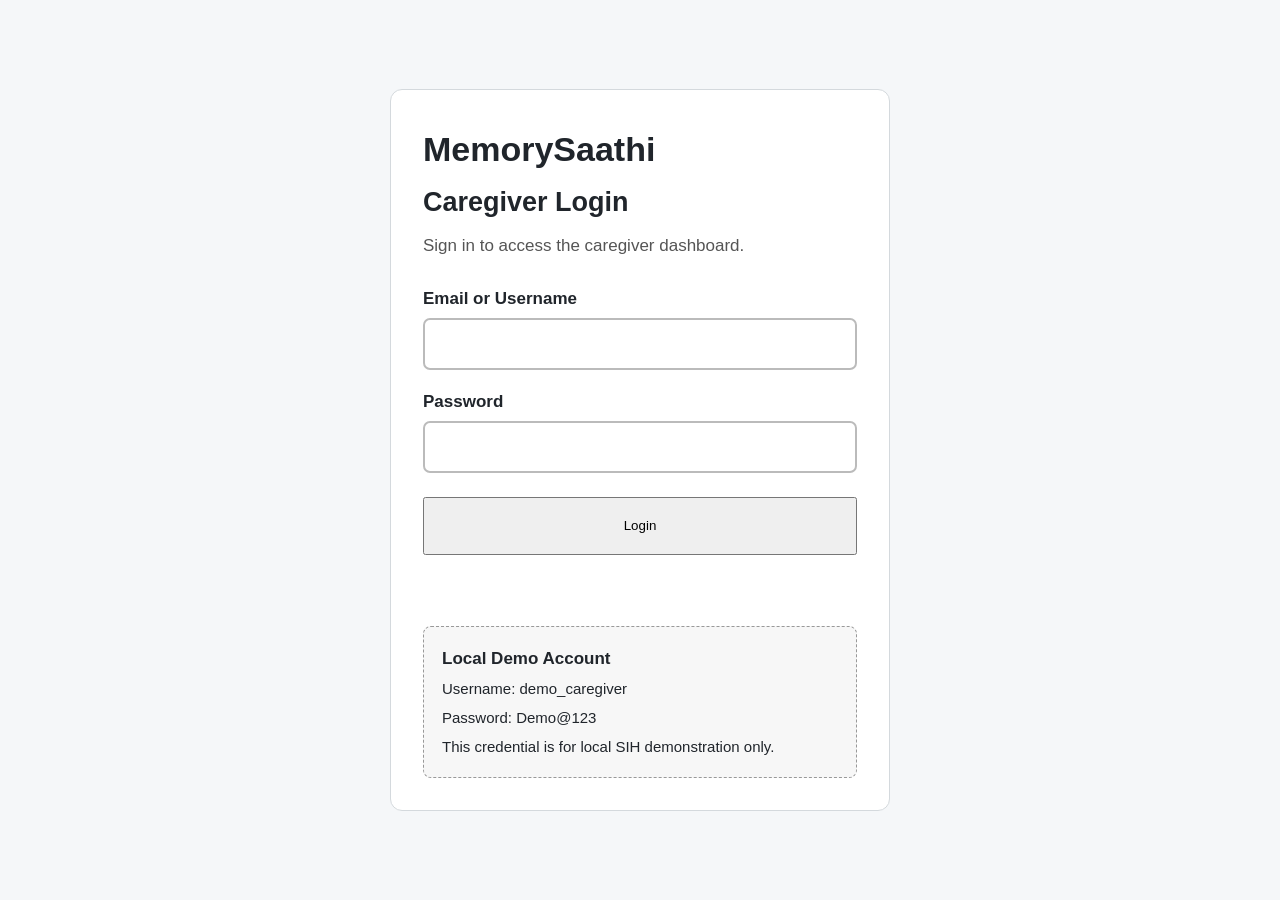
==== dementia_app/frontend/index.html @ 83b09007 "Added Attention games" ====
<!DOCTYPE html>
<html lang="en">
<head>
    <meta charset="UTF-8">

    <meta
        name="viewport"
        content="width=device-width, initial-scale=1.0"
    >

    <title>MemorySaathi - Caregiver Dashboard</title>

    <link
        rel="stylesheet"
        href="css/style.css"
    >
</head>

<body>

<header class="main-header">
    <div>
        <h1>MemorySaathi</h1>
        <p>Caregiver Dashboard</p>
    </div>

    <span class="status-badge">
        CAREGIVER
    </span>

    <button
        id="logout-button"
        class="nav-button"
        type="button"
    >
        Logout
    </button>
</header>


<main class="dashboard-container">

    <div
        id="dashboard-status"
        class="dashboard-status"
        aria-live="polite"
    >
        Loading dashboard...
    </div>


    <!-- =====================================================
         Navigation
         ===================================================== -->

    <nav class="dashboard-navigation">

        <button
            class="nav-button active"
            data-section="patient"
        >
            Patient
        </button>

        <button
            class="nav-button"
            data-section="medications"
        >
            Medications
        </button>

        <button
            class="nav-button"
            data-section="reminders"
        >
            Reminders
        </button>

        <button
            class="nav-button"
            data-section="caregiver"
        >
            Caregiver
        </button>

        <button
            class="nav-button"
            data-section="alerts"
        >
            Important Alerts
        </button>

        <button
            class="nav-button"
            data-section="emergency"
        >
            Emergency
        </button>

        <button
            class="nav-button"
            data-section="games"
        >
            Brain Games
        </button>

    </nav>


    <!-- =====================================================
         Patient
         ===================================================== -->

    <section
        id="patient"
        class="content-section active-section"
    >

        <div class="section-heading">
            <h2>Patient Information</h2>
            <p>Information retrieved from the backend.</p>
        </div>

        <div id="dashboard-patient">
            Loading patient information...
        </div>

    </section>


    <!-- =====================================================
         Medications
         ===================================================== -->

    <section
        id="medications"
        class="content-section"
    >

        <div class="section-heading">
            <h2>Medications</h2>
            <p>Current medication information for the patient.</p>
        </div>

        <div id="dashboard-medications">
            Loading medications...
        </div>

    </section>


    <!-- =====================================================
         Reminders
         ===================================================== -->

    <section
        id="reminders"
        class="content-section"
    >

        <div class="section-heading">
            <h2>Reminders</h2>
            <p>Scheduled reminders for the patient.</p>
        </div>

        <div id="dashboard-reminders">
            Loading reminders...
        </div>

    </section>


    <!-- =====================================================
         Caregiver
         ===================================================== -->

    <section
        id="caregiver"
        class="content-section"
    >

        <div class="section-heading">
            <h2>Caregiver Information</h2>
        </div>

        <div class="card caregiver-card">

            <h3>Demo Caregiver</h3>

            <p>
                <strong>Email:</strong>
                demo.caregiver@example.com
            </p>

            <p>
                <strong>Phone:</strong>
                9000000000
            </p>

            <p class="info-note">
                Caregiver authentication and account management
                will be implemented in a later stage.
            </p>

        </div>

    </section>


    <!-- =====================================================
         Important Alerts
         ===================================================== -->

    <section
        id="alerts"
        class="content-section"
    >

        <div class="section-heading">
            <h2>Important Alerts</h2>
            <p>Items that may require caregiver attention.</p>
        </div>

        <div id="dashboard-alerts">

            <div class="alert-card">
                <h3>Reminder Monitoring</h3>
                <p>
                    Review the patient's scheduled reminders regularly.
                </p>
            </div>

            <div class="alert-card">
                <h3>Medication Monitoring</h3>
                <p>
                    Check medication information and schedules
                    with the patient's care plan.
                </p>
            </div>

            <p class="info-note">
                Automated clinical alerts are not implemented.
                This application does not provide medical diagnosis
                or treatment recommendations.
            </p>

        </div>

    </section>


    <!-- =====================================================
         Emergency
         ===================================================== -->

    <section id="emergency" class="content-section">   //changed from dashboard section
        <div class="section-header">
            <h2>Emergency Assistance</h2>
        </div>

        <div class="emergency-card">
            <p class="emergency-warning">
                Use this button to record an emergency assistance event
                for the current patient.
            </p>

            <button
                id="emergency-trigger-button"
                class="emergency-button"
                type="button">
                Trigger Emergency Assistance
            </button>

            <p id="emergency-status" class="status-message"></p>

            <div class="emergency-contact">
                <h3>Configured Emergency Contact</h3>
                <p id="emergency-contact-name">Loading...</p>
                <p id="emergency-contact-phone"></p>
            </div>
        </div>

        <div class="emergency-events-card">
            <h3>Recent Emergency Events</h3>
            <div id="emergency-events-list">
                <p>Loading emergency events...</p>
            </div>
        </div>
    </section>


    <!-- =====================================================
         Cognitive Games
         ===================================================== -->

    <section
        id="games"
        class="content-section"
    >

        <div class="section-heading">
            <h2>Cognitive Games</h2>
            <p>
                Simple activities planned for the patient.
            </p>
        </div>

        <div class="games-grid">

            <div class="game-card memory-game-card">

                <h3>Memory</h3>

                <p>
                    Remember familiar items and select the ones
                    you saw.
                </p>

                <div id="memory-game">

                    <div class="memory-game-panel">

                        <div class="memory-introduction">

                            <h4>
                                Ready to play?
                            </h4>

                            <p>
                                Choose a difficulty and start the
                                memory activity.
                            </p>

                            <p class="memory-disclaimer">
                                This is an activity for the application.
                                It is not a medical or diagnostic test.
                            </p>

                        </div>

                    </div>

                </div>

            </div>

            <div class="game-card">
                <h3>Attention & Concentration</h3>
                <div id="attention-game"></div>
            </div>

            <div class="game-card">
                <h3>Daily Routine Recall</h3>
                <p>
                    Activity focused on remembering routines.
                </p>
            </div>

            <div class="game-card">
                <h3>Pattern Recognition</h3>
                <p>
                    Simple pattern and object recognition activity.
                </p>
            </div>

        </div>

        <p class="info-note">
            Memory is currently available. Other cognitive
            activities will be added in later prompts.
        </p>

    </section>

</main>


<footer class="main-footer">
    <p>
        MemorySaathi is a prototype support application.
        Information shown here is not medical advice.
    </p>
</footer>


<script src="js/config.js"></script>
<script src="js/app.js"></script>

</body>
</html>
---- dementia_app/frontend/css/style.css ----
* {
    box-sizing: border-box;
    margin: 0;
    padding: 0;
}

body {
    font-family: Arial, Helvetica, sans-serif;
    background: #f5f7f9;
    color: #20252b;
    line-height: 1.6;
    font-size: 17px;
}


/* =========================================================
   Header
   ========================================================= */

.main-header {
    background: white;
    border-bottom: 2px solid #d9dee3;
    padding: 22px 5%;
    display: flex;
    justify-content: space-between;
    align-items: center;
    gap: 20px;
}

.main-header h1 {
    font-size: 32px;
    margin-bottom: 3px;
}

.main-header p {
    font-size: 18px;
}

.status-badge {
    border: 2px solid #555;
    border-radius: 8px;
    padding: 8px 14px;
    font-weight: bold;
    font-size: 14px;
}


/* =========================================================
   Dashboard
   ========================================================= */

.dashboard-container {
    width: min(1200px, 92%);
    margin: 25px auto;
}

.dashboard-status {
    background: white;
    border: 1px solid #d5dadd;
    border-radius: 8px;
    padding: 14px 18px;
    margin-bottom: 20px;
    min-height: 50px;
    display: flex;
    align-items: center;
    font-weight: 600;
}


/* =========================================================
   Navigation
   ========================================================= */

.dashboard-navigation {
    display: grid;
    grid-template-columns: repeat(auto-fit, minmax(150px, 1fr));
    gap: 10px;
    margin-bottom: 25px;
}

.nav-button {
    min-height: 58px;
    border: 2px solid #c8ced3;
    border-radius: 8px;
    background: white;
    padding: 12px;
    font-size: 17px;
    font-weight: 600;
    cursor: pointer;
}

.nav-button:hover,
.nav-button.active {
    border-color: #222;
    background: #eeeeee;
}


/* =========================================================
   Sections
   ========================================================= */

.content-section {
    display: none;
}

.active-section {
    display: block;
}

.section-heading {
    margin-bottom: 18px;
}

.section-heading h2 {
    font-size: 28px;
    margin-bottom: 4px;
}

.section-heading p {
    color: #555;
}


/* =========================================================
   Cards
   ========================================================= */

.card {
    background: white;
    border: 1px solid #d4d9dd;
    border-radius: 10px;
    padding: 22px;
    margin-bottom: 16px;
}

.card h3 {
    font-size: 22px;
    margin-bottom: 10px;
}

.card p {
    margin-bottom: 7px;
}


/* =========================================================
   Patient
   ========================================================= */

.patient-card {
    display: grid;
    grid-template-columns: repeat(2, 1fr);
    gap: 12px 25px;
}

.patient-card p {
    margin: 0;
}


/* =========================================================
   Medication
   ========================================================= */

.medication-card {
    border-left: 6px solid #555;
}

.medication-card .medication-name {
    font-size: 22px;
    font-weight: bold;
    margin-bottom: 8px;
}

.medication-details {
    display: grid;
    grid-template-columns: repeat(2, 1fr);
    gap: 7px 20px;
}


/* =========================================================
   Reminders
   ========================================================= */

.reminder-card {
    display: flex;
    justify-content: space-between;
    align-items: center;
    gap: 20px;
    background: white;
    border: 1px solid #d4d9dd;
    border-radius: 10px;
    padding: 18px 20px;
    margin-bottom: 12px;
}

.reminder-time {
    min-width: 100px;
    font-size: 22px;
    font-weight: bold;
}

.reminder-content {
    flex: 1;
}

.reminder-content h3 {
    font-size: 20px;
    margin-bottom: 4px;
}

.reminder-category {
    display: inline-block;
    border: 1px solid #999;
    border-radius: 5px;
    padding: 3px 8px;
    font-size: 14px;
    margin-top: 5px;
}

.reminder-status {
    font-weight: bold;
}


/* =========================================================
   Alerts
   ========================================================= */

.alert-card {
    background: white;
    border: 2px solid #bbb;
    border-radius: 10px;
    padding: 20px;
    margin-bottom: 14px;
}

.alert-card h3 {
    margin-bottom: 7px;
    font-size: 21px;
}


/* =========================================================
   Emergency
   ========================================================= */

.emergency-card {
    background: white;
    border: 2px solid #999;
    border-radius: 10px;
    padding: 25px;
}

.emergency-card h3 {
    font-size: 25px;
    margin-bottom: 10px;
}

.emergency-button {
    min-height: 60px;
    padding: 12px 25px;
    margin-top: 18px;
    border: 2px solid #333;
    border-radius: 8px;
    background: #eeeeee;
    font-size: 18px;
    font-weight: bold;
    cursor: pointer;
}


/* =========================================================
   Games
   ========================================================= */

.games-grid {
    display: grid;
    grid-template-columns: repeat(2, 1fr);
    gap: 16px;
}

.game-card {
    background: white;
    border: 1px solid #d4d9dd;
    border-radius: 10px;
    padding: 22px;
    min-height: 140px;
}

.game-card h3 {
    font-size: 21px;
    margin-bottom: 8px;
}


/* =========================================================
   Memory Game
   Prompt 20
   ========================================================= */

.memory-game-card {
    grid-column: 1 / -1;
}


.memory-game-panel {
    margin-top: 18px;
    background: #f8fafb;
    border: 2px solid #d4d9dd;
    border-radius: 12px;
    padding: 24px;
}


.memory-introduction h4 {
    font-size: 24px;
    margin-bottom: 10px;
}


.memory-introduction p {
    margin-bottom: 10px;
}


.memory-disclaimer {
    font-size: 15px;
    color: #555;
    padding: 12px;
    border: 1px dashed #999;
    border-radius: 8px;
    background: white;
}


.memory-difficulty {
    margin-top: 20px;
    margin-bottom: 18px;
}


.memory-difficulty label {
    display: block;
    font-size: 18px;
    font-weight: bold;
    margin-bottom: 8px;
}


.memory-select {
    width: 100%;
    max-width: 320px;
    min-height: 54px;
    padding: 10px 12px;
    border: 2px solid #999;
    border-radius: 8px;
    background: white;
    font-size: 18px;
}


.memory-primary-button {
    min-height: 58px;
    padding: 12px 24px;
    border: 2px solid #333;
    border-radius: 8px;
    background: white;
    font-size: 18px;
    font-weight: bold;
    cursor: pointer;
}


.memory-primary-button:hover {
    background: #eeeeee;
}


.memory-primary-button:disabled {
    cursor: not-allowed;
    opacity: 0.6;
}


.memory-status {
    min-height: 30px;
    margin-top: 16px;
    font-size: 17px;
    font-weight: 600;
}


.memory-status-error {
    padding: 12px;
    border: 2px solid #999;
    border-radius: 8px;
    background: white;
}


.memory-progress {
    display: flex;
    justify-content: space-between;
    gap: 15px;
    margin-bottom: 18px;
    padding-bottom: 12px;
    border-bottom: 1px solid #ccc;
}


.memory-progress span {
    font-size: 16px;
}


.memory-progress strong {
    font-size: 18px;
}


.memory-game-panel h3 {
    font-size: 27px;
    margin-bottom: 8px;
}


.memory-instruction {
    font-size: 18px;
    margin-bottom: 20px;
}


.memory-items-grid {
    display: grid;
    grid-template-columns: repeat(
        auto-fit,
        minmax(145px, 1fr)
    );
    gap: 16px;
    margin-top: 20px;
}


.memory-item {
    min-height: 145px;
    padding: 18px;
    border: 2px solid #bbb;
    border-radius: 12px;
    background: white;

    display: flex;
    flex-direction: column;
    justify-content: center;
    align-items: center;

    text-align: center;
}


.memory-item-symbol {
    display: block;
    font-size: 48px;
    line-height: 1.2;
    margin-bottom: 10px;
}


.memory-item-label {
    display: block;
    font-size: 20px;
    font-weight: bold;
}


.memory-choice-button {
    cursor: pointer;
    font-family: inherit;
}


.memory-choice-button:hover {
    background: #eeeeee;
}


.memory-choice-button:focus {
    outline: 3px solid #555;
    outline-offset: 2px;
}


.memory-item-selected {
    border-width: 4px;
    background: #eeeeee;
}


.memory-countdown {
    margin-top: 20px;
    padding: 14px;
    border-radius: 8px;
    background: white;
    border: 1px solid #ccc;
    text-align: center;
    font-size: 18px;
    font-weight: bold;
}


.memory-actions {
    margin-top: 22px;
}


.memory-result-panel {
    text-align: center;
}


.memory-result-icon {
    width: 64px;
    height: 64px;
    margin: 0 auto 15px;

    display: flex;
    align-items: center;
    justify-content: center;

    border: 3px solid #555;
    border-radius: 50%;

    font-size: 32px;
    font-weight: bold;
}


.memory-result-message {
    font-size: 19px;
    margin-bottom: 20px;
}


.memory-results-grid {
    display: grid;
    grid-template-columns: repeat(
        auto-fit,
        minmax(140px, 1fr)
    );
    gap: 12px;
    margin: 20px 0;
}


.memory-result-card {
    padding: 16px;
    background: white;
    border: 1px solid #ccc;
    border-radius: 8px;
}


.memory-result-card span {
    display: block;
    font-size: 15px;
    margin-bottom: 5px;
}


.memory-result-card strong {
    display: block;
    font-size: 24px;
}


.memory-result-note {
    margin: 20px 0;
    font-size: 15px;
    color: #555;
}


.attention-game {
    margin-top: 16px;
}

.attention-instructions {
    font-size: 18px;
    line-height: 1.5;
    margin-bottom: 18px;
}

.attention-target {
    font-size: 22px;
    font-weight: 700;
    margin-bottom: 16px;
}

.attention-grid {
    display: grid;
    grid-template-columns: repeat(5, minmax(64px, 1fr));
    gap: 12px;
    max-width: 520px;
    margin: 0 auto 20px;
}

.attention-choice {
    min-height: 72px;
    min-width: 72px;
    border: 2px solid #d4d9dd;
    border-radius: 12px;
    background: #fff;
    font-size: 32px;
    cursor: pointer;
    touch-action: manipulation;
}

.attention-choice:disabled {
    cursor: default;
    opacity: 0.65;
}

.attention-choice:focus-visible {
    outline: 3px solid #222;
    outline-offset: 3px;
}

.attention-result {
    font-size: 18px;
    line-height: 1.6;
}

@media (max-width: 600px) {
    .attention-grid {
        grid-template-columns: repeat(3, minmax(64px, 1fr));
    }

    .attention-choice {
        min-height: 68px;
        min-width: 68px;
    }
}

/* =========================================================
   Common
   ========================================================= */

.info-note {
    color: #555;
    margin-top: 18px;
    font-size: 15px;
}

.empty-state {
    background: white;
    border: 1px dashed #aaa;
    border-radius: 8px;
    padding: 20px;
}

.error-state {
    background: white;
    border: 2px solid #888;
    border-radius: 8px;
    padding: 20px;
}


/* =========================================================
   Footer
   ========================================================= */

.main-footer {
    text-align: center;
    padding: 30px 20px;
    color: #555;
    font-size: 14px;
}


/* =========================================================
   Responsive
   ========================================================= */

@media (max-width: 700px) {

    body {
        font-size: 16px;
    }

    .main-header {
        align-items: flex-start;
        flex-direction: column;
    }

    .main-header h1 {
        font-size: 27px;
    }

    .patient-card,
    .medication-details,
    .games-grid {
        grid-template-columns: 1fr;
    }

    .reminder-card {
        align-items: flex-start;
        flex-direction: column;
    }

    .reminder-time {
        min-width: auto;
    }

    .dashboard-navigation {
        grid-template-columns: 1fr;
    }

    .nav-button {
        width: 100%;
    }
}

/* =========================================================
   Authentication
   ========================================================= */

.login-container {
    min-height: 100vh;
    display: flex;
    justify-content: center;
    align-items: center;
    padding: 25px;
}

.login-card {
    width: min(500px, 100%);
    background: white;
    border: 1px solid #d4d9dd;
    border-radius: 12px;
    padding: 32px;
}

.login-card h1 {
    font-size: 34px;
    margin-bottom: 5px;
}

.login-card h2 {
    font-size: 27px;
    margin-bottom: 8px;
}

.login-description {
    color: #555;
    margin-bottom: 25px;
}

.login-card label {
    display: block;
    font-weight: bold;
    margin-top: 18px;
    margin-bottom: 6px;
}

.login-card input {
    width: 100%;
    min-height: 52px;
    padding: 10px;
    border: 2px solid #bbb;
    border-radius: 7px;
    font-size: 17px;
}

.login-card input:focus {
    outline: 3px solid #ddd;
}

.login-button {
    width: 100%;
    min-height: 58px;
    margin-top: 24px;
}

.login-status {
    min-height: 28px;
    margin-top: 15px;
    font-weight: bold;
}

.demo-login-note {
    margin-top: 28px;
    padding: 18px;
    border: 1px dashed #999;
    border-radius: 8px;
    background: #f7f7f7;
}

.demo-login-note p {
    margin-top: 5px;
    font-size: 15px;
}

.emergency-card,
.emergency-events-card {
    margin-top: 20px;
    padding: 24px;
    border-radius: 12px;
    background: #ffffff;
    border: 1px solid #ddd;
}

.emergency-warning {
    font-size: 18px;
    margin-bottom: 20px;
}

.emergency-button {
    min-height: 56px;
    padding: 12px 24px;
    font-size: 18px;
    font-weight: 700;
    cursor: pointer;
}

.emergency-button:disabled {
    cursor: not-allowed;
    opacity: 0.6;
}

.emergency-contact {
    margin-top: 24px;
    padding-top: 16px;
    border-top: 1px solid #ddd;
}

.emergency-event {
    margin-top: 12px;
    padding: 16px;
    border-radius: 8px;
    border: 1px solid #ddd;
}

.emergency-event p {
    margin: 8px 0;
}

.status-message.success {
    margin-top: 12px;
}

.status-message.error {
    margin-top: 12px;
}
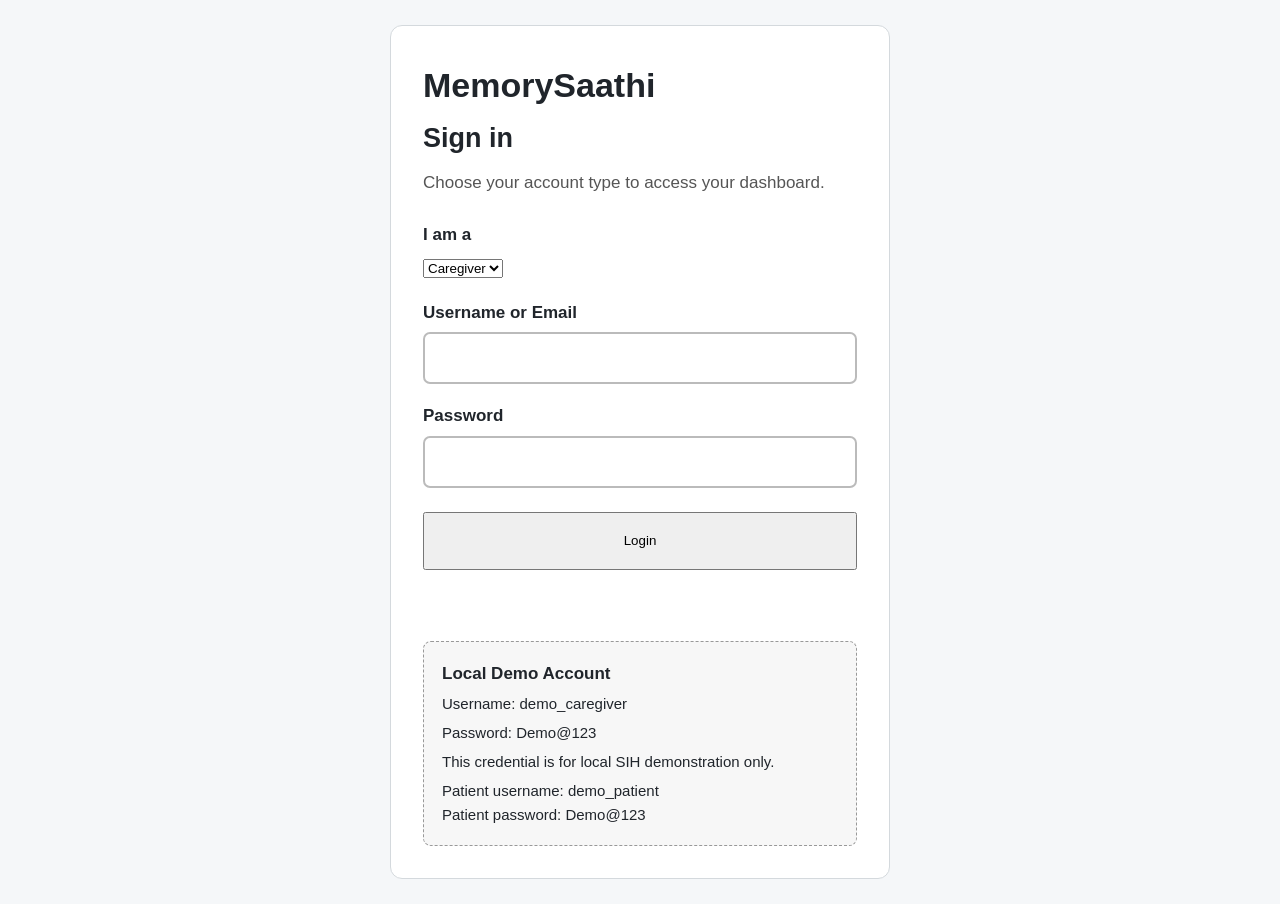
==== commit c6059d71: "solved bugs but games are not working yet" ====
--- a/dementia_app/frontend/index.html
+++ b/dementia_app/frontend/index.html
@@ -35,6 +35,7 @@
     >
         Logout
     </button>
+
 </header>
 
 
@@ -104,6 +105,12 @@
             Brain Games
         </button>
 
+        <button
+            class="nav-button"
+            data-section="cognitive-performance"
+        >
+            Cognitive Performance
+        </button>
     </nav>
 
 
@@ -289,6 +296,50 @@
     </section>
 
 
+<!-- =====================================================
+     Cognitive Performance
+     ===================================================== -->
+
+<section
+    id="cognitive-performance"
+    class="content-section"
+>
+
+    <div class="section-heading">
+        <h2>Cognitive Performance Tracking</h2>
+        <p>
+            Descriptive activity history from game sessions.
+        </p>
+    </div>
+
+    <div class="card cognitive-selector-card">
+
+        <label for="cognitive-patient-selector">
+            Select patient
+        </label>
+
+        <select
+            id="cognitive-patient-selector"
+            class="cognitive-patient-selector"
+        >
+            <option value="">
+                Loading patients...
+            </option>
+        </select>
+
+    </div>
+
+    <div id="cognitive-performance-content">
+
+        <div class="loading-state">
+            Loading cognitive activity results...
+        </div>
+
+    </div>
+
+</section>
+
+
     <!-- =====================================================
          Cognitive Games
          ===================================================== -->
@@ -351,23 +402,20 @@
 
             <div class="game-card">
                 <h3>Daily Routine Recall</h3>
-                <p>
-                    Activity focused on remembering routines.
-                </p>
+
+                <div id="routine-recall-game"></div>
             </div>
 
             <div class="game-card">
-                <h3>Pattern Recognition</h3>
-                <p>
-                    Simple pattern and object recognition activity.
-                </p>
+                <h3>Pattern & Object Recognition</h3>
+
+                <div id="pattern-recognition-game"></div>
             </div>
 
         </div>
 
         <p class="info-note">
-            Memory is currently available. Other cognitive
-            activities will be added in later prompts.
+            All activities are available for the selected patient. They record activity only and are not medical assessments.
         </p>
 
     </section>
--- a/dementia_app/frontend/css/style.css
+++ b/dementia_app/frontend/css/style.css
@@ -296,10 +296,6 @@
 }
 
 
-/* =========================================================
-   Memory Game
-   Prompt 20
-   ========================================================= */
 
 .memory-game-card {
     grid-column: 1 / -1;
@@ -643,6 +639,222 @@
     }
 }
 
+
+.routine-game {
+    margin-top: 16px;
+}
+
+.routine-instructions,
+.routine-question,
+.routine-progress,
+.routine-selected,
+.routine-feedback,
+.routine-result {
+    line-height: 1.5;
+}
+
+.routine-instructions {
+    font-size: 18px;
+}
+
+.routine-difficulty {
+    display: block;
+    min-height: 48px;
+    min-width: 180px;
+    margin: 8px 0 16px;
+    padding: 8px 12px;
+    font-size: 17px;
+}
+
+.routine-primary-button {
+    min-height: 52px;
+    padding: 10px 20px;
+    border-radius: 10px;
+    border: 1px solid #555;
+    font-size: 18px;
+    cursor: pointer;
+    touch-action: manipulation;
+}
+
+.routine-primary-button:disabled {
+    opacity: 0.55;
+    cursor: default;
+}
+
+.routine-disclaimer {
+    margin-top: 16px;
+    font-size: 15px;
+}
+
+.routine-choice-grid {
+    display: grid;
+    grid-template-columns: repeat(2, minmax(140px, 1fr));
+    gap: 12px;
+    max-width: 600px;
+    margin: 18px 0;
+}
+
+.routine-choice {
+    min-height: 100px;
+    padding: 14px;
+    border: 2px solid #d4d9dd;
+    border-radius: 12px;
+    background: white;
+    font-size: 17px;
+    cursor: pointer;
+    touch-action: manipulation;
+}
+
+.routine-choice.selected {
+    border-width: 3px;
+}
+
+.routine-choice:disabled {
+    opacity: 0.6;
+    cursor: default;
+}
+
+.routine-symbol {
+    display: block;
+    font-size: 34px;
+    margin-bottom: 8px;
+}
+
+.routine-selected {
+    min-height: 30px;
+    margin: 12px 0;
+    font-size: 18px;
+    font-weight: 600;
+}
+
+.routine-feedback,
+.routine-result {
+    margin-top: 18px;
+    font-size: 18px;
+}
+
+
+.pattern-game {
+    margin-top: 16px;
+}
+
+.pattern-instructions,
+.pattern-question,
+.pattern-progress,
+.pattern-feedback,
+.pattern-result {
+    line-height: 1.5;
+}
+
+.pattern-instructions {
+    font-size: 18px;
+}
+
+.pattern-difficulty {
+    display: block;
+    min-height: 48px;
+    min-width: 180px;
+    margin: 8px 0 16px;
+    padding: 8px 12px;
+    font-size: 17px;
+}
+
+.pattern-primary-button {
+    min-height: 52px;
+    padding: 10px 20px;
+    border: 1px solid #555;
+    border-radius: 10px;
+    font-size: 18px;
+    cursor: pointer;
+    touch-action: manipulation;
+}
+
+.pattern-target-card {
+    display: flex;
+    flex-direction: column;
+    align-items: center;
+    justify-content: center;
+    min-height: 150px;
+    margin: 18px 0;
+    padding: 20px;
+    border: 2px solid #d4d9dd;
+    border-radius: 14px;
+    background: white;
+}
+
+.pattern-target-label {
+    font-size: 16px;
+    margin-bottom: 8px;
+}
+
+.pattern-target-symbol {
+    font-size: 52px;
+    margin-bottom: 8px;
+}
+
+.pattern-target-card strong {
+    font-size: 20px;
+}
+
+.pattern-choice-grid {
+    display: grid;
+    grid-template-columns: repeat(4, minmax(110px, 1fr));
+    gap: 12px;
+    max-width: 700px;
+    margin: 18px 0;
+}
+
+.pattern-choice {
+    min-height: 120px;
+    padding: 14px;
+    border: 2px solid #d4d9dd;
+    border-radius: 14px;
+    background: white;
+    font-size: 17px;
+    cursor: pointer;
+    touch-action: manipulation;
+}
+
+.pattern-choice-symbol {
+    display: block;
+    font-size: 42px;
+    margin-bottom: 8px;
+}
+
+.pattern-choice:hover,
+.pattern-choice:focus-visible {
+    border-width: 3px;
+}
+
+.pattern-choice:focus-visible,
+.pattern-primary-button:focus-visible {
+    outline: 3px solid #222;
+    outline-offset: 3px;
+}
+
+.pattern-disclaimer {
+    margin-top: 16px;
+    font-size: 15px;
+}
+
+.pattern-feedback,
+.pattern-result {
+    margin-top: 18px;
+    font-size: 18px;
+}
+
+@media (max-width: 700px) {
+    .pattern-choice-grid {
+        grid-template-columns: repeat(2, minmax(110px, 1fr));
+    }
+}
+
+@media (max-width: 420px) {
+    .pattern-choice-grid {
+        grid-template-columns: 1fr;
+    }
+}
+
 /* =========================================================
    Common
    ========================================================= */
@@ -853,4 +1065,237 @@
 
 .status-message.error {
     margin-top: 12px;
+}
+
+/* =========================================================
+   Cognitive Performance Tracking
+   ========================================================= */
+
+.cognitive-selector-card {
+    display: flex;
+    align-items: center;
+    gap: 16px;
+}
+
+.cognitive-selector-card label {
+    font-weight: 700;
+}
+
+.cognitive-patient-selector {
+    min-height: 52px;
+    min-width: 280px;
+    border: 2px solid #aaa;
+    border-radius: 8px;
+    padding: 10px 12px;
+    background: white;
+    font-size: 17px;
+}
+
+.cognitive-summary-grid {
+    display: grid;
+    grid-template-columns: repeat(5, 1fr);
+    gap: 12px;
+    margin-bottom: 18px;
+}
+
+.cognitive-summary-card {
+    background: white;
+    border: 1px solid #d4d9dd;
+    border-radius: 10px;
+    padding: 18px;
+}
+
+.cognitive-summary-card span,
+.cognitive-game-performance-row span {
+    display: block;
+    color: #555;
+    font-size: 14px;
+}
+
+.cognitive-summary-card strong {
+    display: block;
+    margin-top: 5px;
+    font-size: 25px;
+}
+
+.cognitive-performance-card {
+    background: white;
+    border: 1px solid #d4d9dd;
+    border-radius: 10px;
+    padding: 20px;
+    margin-bottom: 16px;
+}
+
+.cognitive-performance-card h3 {
+    margin-bottom: 14px;
+    font-size: 22px;
+}
+
+.cognitive-game-performance-list {
+    display: grid;
+    gap: 10px;
+}
+
+.cognitive-game-performance-row {
+    display: grid;
+    grid-template-columns: 2fr repeat(3, 1fr);
+    gap: 15px;
+    padding: 15px;
+    border: 1px solid #ddd;
+    border-radius: 8px;
+}
+
+.cognitive-history-table-wrapper {
+    overflow-x: auto;
+}
+
+.cognitive-history-table {
+    width: 100%;
+    border-collapse: collapse;
+    min-width: 850px;
+}
+
+.cognitive-history-table th,
+.cognitive-history-table td {
+    border-bottom: 1px solid #ddd;
+    padding: 12px 10px;
+    text-align: left;
+    vertical-align: top;
+}
+
+.cognitive-history-table th {
+    background: #f4f5f6;
+    font-size: 15px;
+}
+
+.cognitive-disclaimer {
+    margin: 18px 0;
+    padding: 16px;
+    border: 1px dashed #999;
+    border-radius: 8px;
+    background: #fafafa;
+}
+
+.loading-state,
+.empty-state {
+    background: white;
+    border: 1px solid #d4d9dd;
+    border-radius: 10px;
+    padding: 20px;
+}
+
+@media (max-width: 900px) {
+
+    .cognitive-summary-grid {
+        grid-template-columns: repeat(2, 1fr);
+    }
+
+    .cognitive-game-performance-row {
+        grid-template-columns: repeat(2, 1fr);
+    }
+}
+
+@media (max-width: 600px) {
+
+    .cognitive-selector-card {
+        align-items: stretch;
+        flex-direction: column;
+    }
+
+    .cognitive-patient-selector {
+        width: 100%;
+        min-width: 0;
+    }
+
+    .cognitive-summary-grid {
+        grid-template-columns: 1fr;
+    }
+
+    .cognitive-game-performance-row {
+        grid-template-columns: 1fr;
+    }
+}
+
+
+.cognitive-summary-grid,
+.cognitive-games-grid {
+    display: grid;
+    grid-template-columns: repeat(
+        auto-fit,
+        minmax(220px, 1fr)
+    );
+    gap: 16px;
+    margin-bottom: 20px;
+}
+
+.analytics-card {
+    padding: 18px;
+    border-radius: 12px;
+    background: #ffffff;
+    border: 1px solid #e5e7eb;
+}
+
+.analytics-card h4 {
+    margin-top: 0;
+}
+
+.analytics-card strong {
+    display: block;
+    font-size: 1.5rem;
+    margin: 6px 0;
+}
+
+.analytics-label {
+    display: block;
+    font-weight: 600;
+}
+
+.analytics-card small {
+    color: #6b7280;
+}
+
+.progress-track {
+    width: 100%;
+    height: 9px;
+    margin-top: 10px;
+    background: #e5e7eb;
+    border-radius: 999px;
+    overflow: hidden;
+}
+
+.progress-fill {
+    height: 100%;
+    background: #4f46e5;
+    border-radius: 999px;
+    transition: width 0.3s ease;
+}
+
+.game-stat-row,
+.recent-session-row {
+    display: flex;
+    justify-content: space-between;
+    gap: 12px;
+    padding: 8px 0;
+}
+
+.recent-session-row {
+    border-bottom: 1px solid #e5e7eb;
+    flex-wrap: wrap;
+}
+
+.analytics-disclaimer {
+    margin-top: 20px;
+    padding: 14px 16px;
+    border-radius: 10px;
+    background: #f8fafc;
+    border: 1px solid #cbd5e1;
+    color: #475569;
+    font-size: 0.9rem;
+}
+
+@media (max-width: 700px) {
+    .recent-session-row {
+        flex-direction: column;
+        gap: 4px;
+    }
 }
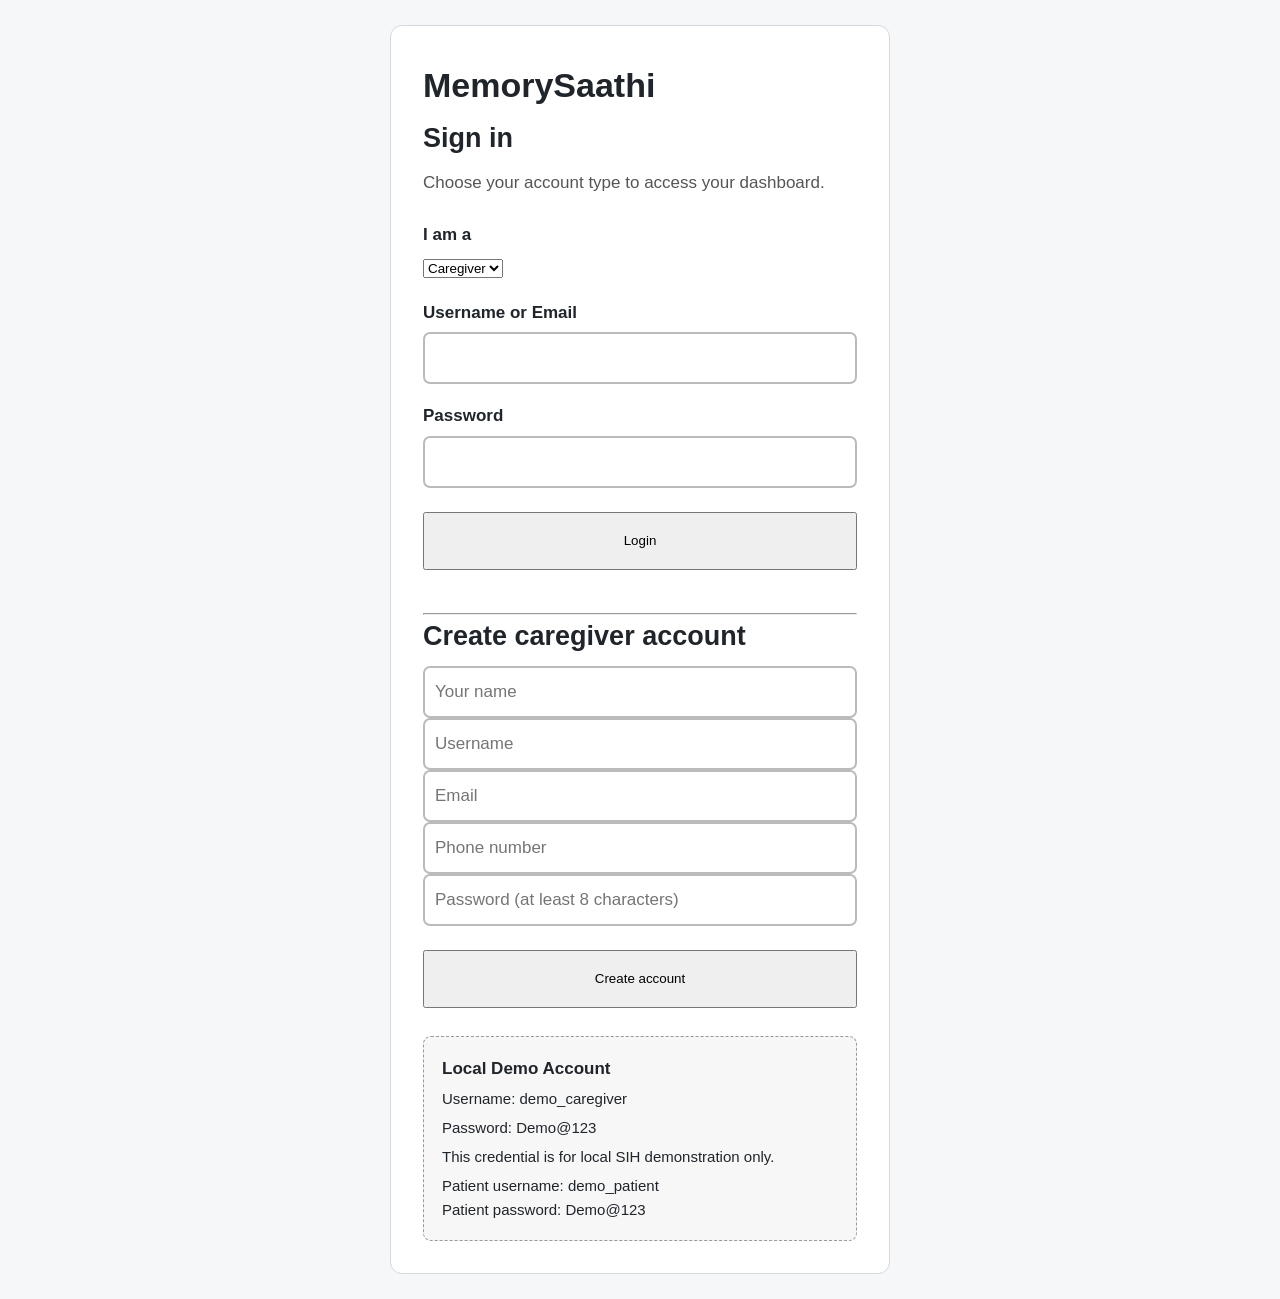
==== commit 7e18f55e: "App completed add feature medication and reminder can be added, also configure Emergency contact, al" ====
--- a/dementia_app/frontend/index.html
+++ b/dementia_app/frontend/index.html
@@ -131,6 +131,18 @@
         <div id="dashboard-patient">
             Loading patient information...
         </div>
+ 
+        <form id="add-patient-form" class="card">
+            <h3>Add a patient</h3>
+            <p><input name="name" required maxlength="100" placeholder="Patient name"></p>
+            <p><input name="username" required maxlength="100" placeholder="Patient username"></p>
+            <p><input name="password" type="password" required minlength="8" placeholder="Temporary password"></p>
+            <p><input name="dateOfBirth" type="date" placeholder="Date of birth"></p>
+            <p><input name="phone" maxlength="20" placeholder="Phone number"></p>
+            <p><input name="address" maxlength="255" placeholder="Address"></p>
+            <button type="submit">Add patient</button>
+            <p id="add-patient-status" aria-live="polite"></p>
+        </form>
 
     </section>
 
@@ -153,6 +165,19 @@
             Loading medications...
         </div>
 
+        <form id="add-medication-form" class="card">
+            <h3>Add a medication</h3>
+            <p><select name="patientId" class="patient-select" required aria-label="Patient"><option value="">Select a patient</option></select></p>
+            <p><input name="name" required maxlength="150" placeholder="Medication name"></p>
+            <p><input name="dosage" maxlength="100" placeholder="Dosage (for example, 1 tablet)"></p>
+            <p><input name="frequency" maxlength="100" placeholder="Frequency (for example, once daily)"></p>
+            <p><input name="instructions" maxlength="255" placeholder="Instructions"></p>
+            <p><label>Start date <input name="startDate" type="date"></label></p>
+            <p><label>End date <input name="endDate" type="date"></label></p>
+            <button type="submit">Add medication</button>
+            <p id="add-medication-status" aria-live="polite"></p>
+        </form>
+
     </section>
 
 
@@ -174,6 +199,17 @@
             Loading reminders...
         </div>
 
+        <form id="add-reminder-form" class="card">
+            <h3>Add a reminder</h3>
+            <p><select name="patientId" class="patient-select" required aria-label="Patient"><option value="">Select a patient</option></select></p>
+            <p><input name="title" required maxlength="150" placeholder="Reminder title"></p>
+            <p><input name="description" maxlength="500" placeholder="Details (optional)"></p>
+            <p><label>Time <input name="reminderTime" type="time" required></label></p>
+            <p><label>Category <select name="category" required><option value="Medicine">Medicine</option><option value="Hydration">Hydration</option><option value="Daily activity">Daily activity</option><option value="Medical appointment">Medical appointment</option></select></label></p>
+            <button type="submit">Add reminder</button>
+            <p id="add-reminder-status" aria-live="polite"></p>
+        </form>
+
     </section>
 
 
@@ -192,21 +228,21 @@
 
         <div class="card caregiver-card">
 
-            <h3>Demo Caregiver</h3>
+            <h3 id="caregiver-name">Loading...</h3>
+
+            <p>
+                <strong>Username:</strong>
+                <span id="caregiver-username"></span>
+            </p>
 
             <p>
                 <strong>Email:</strong>
-                demo.caregiver@example.com
+                <span id="caregiver-email"></span>
             </p>
 
             <p>
                 <strong>Phone:</strong>
-                9000000000
-            </p>
-
-            <p class="info-note">
-                Caregiver authentication and account management
-                will be implemented in a later stage.
+                <span id="caregiver-phone"></span>
             </p>
 
         </div>
@@ -293,6 +329,15 @@
                 <p>Loading emergency events...</p>
             </div>
         </div>
+        <form id="emergency-contact-form" class="card">
+            <h3>Add or update an emergency contact</h3>
+            <p><select name="patientId" class="patient-select" required aria-label="Patient"><option value="">Select a patient</option></select></p>
+            <p><input name="name" required placeholder="Contact name"></p>
+            <p><input name="phone" required placeholder="Phone number"></p>
+            <p><input name="relationship" placeholder="Relationship"></p>
+            <button type="submit">Save contact</button>
+            <p id="emergency-contact-form-status" aria-live="polite"></p>
+        </form>
     </section>
 
 
@@ -436,3 +481,4 @@
 
 </body>
 </html>
+ 
--- a/dementia_app/frontend/css/style.css
+++ b/dementia_app/frontend/css/style.css
@@ -141,6 +141,40 @@
 
 .card p {
     margin-bottom: 7px;
+}
+
+.card input,
+.card select {
+    width: 100%;
+    min-height: 44px;
+    padding: 8px 10px;
+    border: 1px solid #9ca3af;
+    border-radius: 6px;
+    font: inherit;
+}
+
+.card button,
+.secondary-button,
+.danger-button {
+    min-height: 42px;
+    padding: 8px 14px;
+    border: 1px solid #4b5563;
+    border-radius: 6px;
+    background: #fff;
+    color: #20252b;
+    font: inherit;
+    font-weight: 600;
+    cursor: pointer;
+}
+
+.danger-button {
+    margin-top: 16px;
+    border-color: #9f1239;
+    color: #9f1239;
+}
+
+.secondary-button {
+    margin-top: 14px;
 }
 
 
@@ -1042,6 +1076,18 @@
     opacity: 0.6;
 }
 
+.emergency-call-button {
+    display: inline-block;
+    min-height: 44px;
+    margin-top: 8px;
+    padding: 9px 14px;
+    border: 1px solid #333;
+    border-radius: 6px;
+    color: #20252b;
+    font-weight: 700;
+    text-decoration: none;
+}
+
 .emergency-contact {
     margin-top: 24px;
     padding-top: 16px;
@@ -1298,4 +1344,4 @@
         flex-direction: column;
         gap: 4px;
     }
-}+}
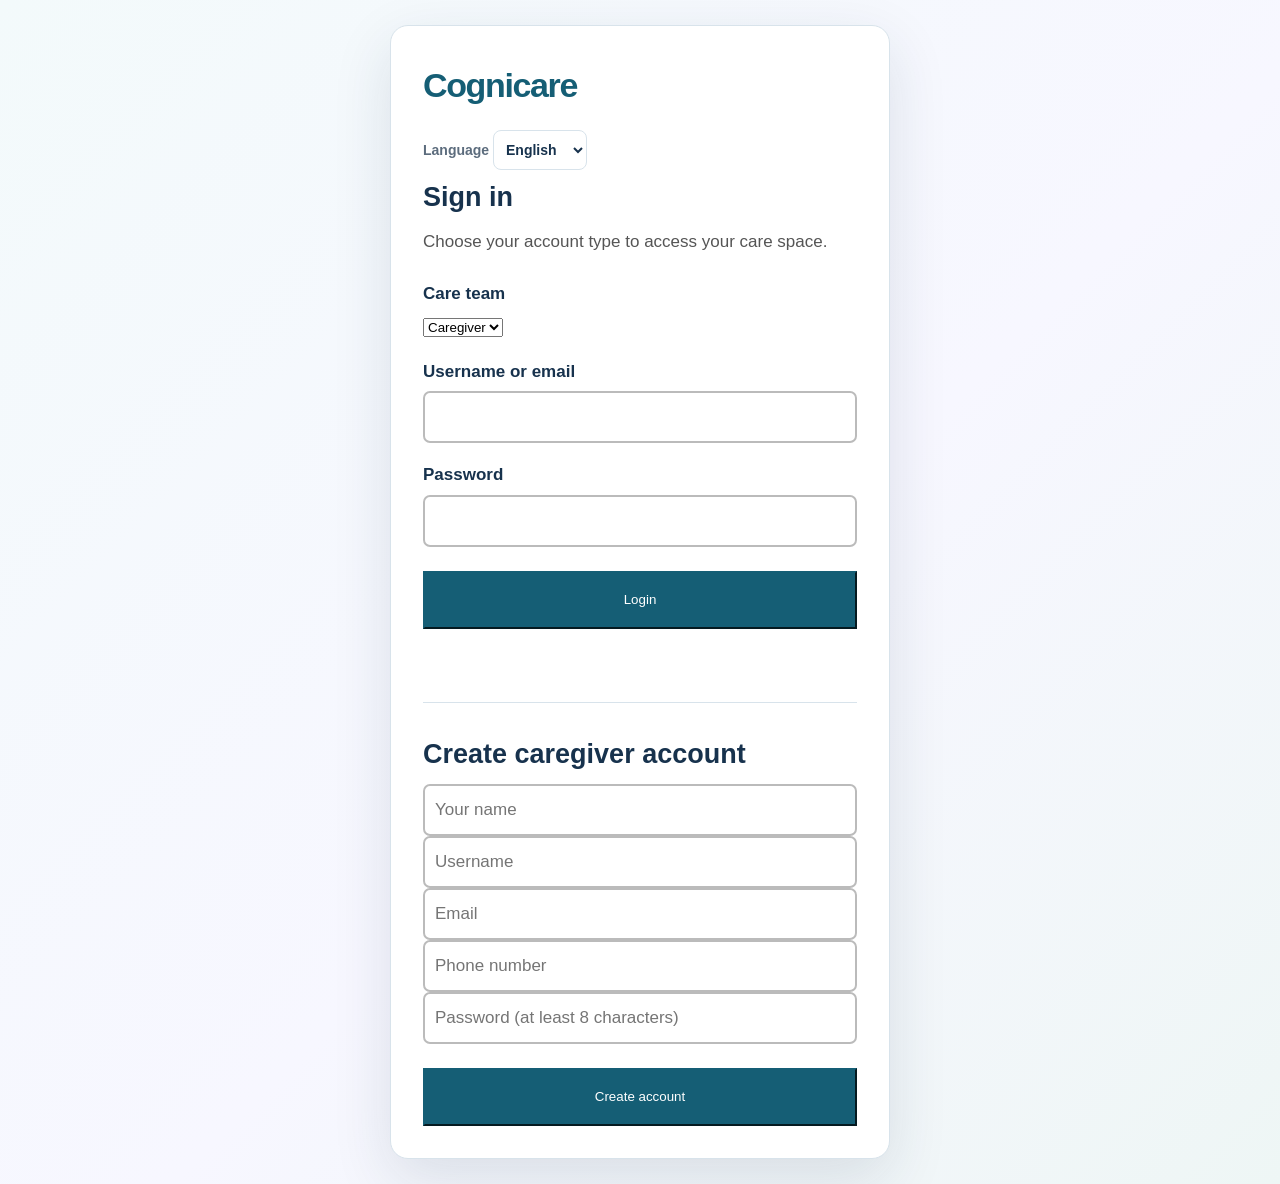
==== commit 90715708: "Added Other languages" ====
--- a/dementia_app/frontend/index.html
+++ b/dementia_app/frontend/index.html
@@ -8,7 +8,7 @@
         content="width=device-width, initial-scale=1.0"
     >
 
-    <title>MemorySaathi - Caregiver Dashboard</title>
+    <title>Cognicare · Caregiver dashboard</title>
 
     <link
         rel="stylesheet"
@@ -16,24 +16,28 @@
     >
 </head>
 
-<body>
+<body data-page-title="Caregiver dashboard">
 
 <header class="main-header">
     <div>
-        <h1>MemorySaathi</h1>
-        <p>Caregiver Dashboard</p>
+        <h1 data-i18n="appName">Cognicare</h1>
+        <p data-i18n="caregiverDashboard">Caregiver dashboard</p>
     </div>
 
     <span class="status-badge">
-        CAREGIVER
+        <span data-i18n="caregiver">Caregiver</span>
     </span>
+
+    <label class="language-control"><span data-i18n="language">Language</span>
+        <select class="language-select" aria-label="Language"><option value="en">English</option><option value="hi">हिन्दी</option><option value="bn">বাংলা</option><option value="as">অসমীয়া</option><option value="ne">नेपाली</option><option value="mni">ꯃꯤꯇꯩꯂꯣꯟ</option></select>
+    </label>
 
     <button
         id="logout-button"
         class="nav-button"
         type="button"
     >
-        Logout
+        <span data-i18n="logout">Logout</span>
     </button>
 
 </header>
@@ -60,28 +64,28 @@
             class="nav-button active"
             data-section="patient"
         >
-            Patient
+            <span data-i18n="patients">Patients</span>
         </button>
 
         <button
             class="nav-button"
             data-section="medications"
         >
-            Medications
+            <span data-i18n="medications">Medications</span>
         </button>
 
         <button
             class="nav-button"
             data-section="reminders"
         >
-            Reminders
+            <span data-i18n="reminders">Reminders</span>
         </button>
 
         <button
             class="nav-button"
             data-section="caregiver"
         >
-            Caregiver
+            <span data-i18n="careTeam">Care team</span>
         </button>
 
         <button
@@ -95,21 +99,21 @@
             class="nav-button"
             data-section="emergency"
         >
-            Emergency
+            <span data-i18n="emergency">Emergency</span>
         </button>
 
         <button
             class="nav-button"
             data-section="games"
         >
-            Brain Games
+            <span data-i18n="brainGames">Brain games</span>
         </button>
 
         <button
             class="nav-button"
             data-section="cognitive-performance"
         >
-            Cognitive Performance
+            <span data-i18n="performance">Cognitive performance</span>
         </button>
     </nav>
 
@@ -124,7 +128,7 @@
     >
 
         <div class="section-heading">
-            <h2>Patient Information</h2>
+            <h2 data-i18n="patients">Patients</h2>
             <p>Information retrieved from the backend.</p>
         </div>
 
@@ -133,7 +137,7 @@
         </div>
  
         <form id="add-patient-form" class="card">
-            <h3>Add a patient</h3>
+            <h3 data-i18n="addPatient">Add a patient</h3>
             <p><input name="name" required maxlength="100" placeholder="Patient name"></p>
             <p><input name="username" required maxlength="100" placeholder="Patient username"></p>
             <p><input name="password" type="password" required minlength="8" placeholder="Temporary password"></p>
@@ -157,7 +161,7 @@
     >
 
         <div class="section-heading">
-            <h2>Medications</h2>
+            <h2 data-i18n="medications">Medications</h2>
             <p>Current medication information for the patient.</p>
         </div>
 
@@ -166,7 +170,7 @@
         </div>
 
         <form id="add-medication-form" class="card">
-            <h3>Add a medication</h3>
+            <h3 data-i18n="addMedication">Add a medication</h3>
             <p><select name="patientId" class="patient-select" required aria-label="Patient"><option value="">Select a patient</option></select></p>
             <p><input name="name" required maxlength="150" placeholder="Medication name"></p>
             <p><input name="dosage" maxlength="100" placeholder="Dosage (for example, 1 tablet)"></p>
@@ -191,7 +195,7 @@
     >
 
         <div class="section-heading">
-            <h2>Reminders</h2>
+            <h2 data-i18n="reminders">Reminders</h2>
             <p>Scheduled reminders for the patient.</p>
         </div>
 
@@ -200,7 +204,7 @@
         </div>
 
         <form id="add-reminder-form" class="card">
-            <h3>Add a reminder</h3>
+            <h3 data-i18n="addReminder">Add a reminder</h3>
             <p><select name="patientId" class="patient-select" required aria-label="Patient"><option value="">Select a patient</option></select></p>
             <p><input name="title" required maxlength="150" placeholder="Reminder title"></p>
             <p><input name="description" maxlength="500" placeholder="Details (optional)"></p>
@@ -223,7 +227,7 @@
     >
 
         <div class="section-heading">
-            <h2>Caregiver Information</h2>
+            <h2 data-i18n="careTeam">Care team</h2>
         </div>
 
         <div class="card caregiver-card">
@@ -296,9 +300,9 @@
          Emergency
          ===================================================== -->
 
-    <section id="emergency" class="content-section">   //changed from dashboard section
+    <section id="emergency" class="content-section">
         <div class="section-header">
-            <h2>Emergency Assistance</h2>
+            <h2 data-i18n="emergency">Emergency</h2>
         </div>
 
         <div class="emergency-card">
@@ -330,7 +334,7 @@
             </div>
         </div>
         <form id="emergency-contact-form" class="card">
-            <h3>Add or update an emergency contact</h3>
+            <h3 data-i18n="configureContact">Add or update an emergency contact</h3>
             <p><select name="patientId" class="patient-select" required aria-label="Patient"><option value="">Select a patient</option></select></p>
             <p><input name="name" required placeholder="Contact name"></p>
             <p><input name="phone" required placeholder="Phone number"></p>
@@ -470,13 +474,13 @@
 
 <footer class="main-footer">
     <p>
-        MemorySaathi is a prototype support application.
-        Information shown here is not medical advice.
+        <span data-i18n="productionNotice">Cognicare supports care coordination and does not provide medical advice.</span>
     </p>
 </footer>
 
 
 <script src="js/config.js"></script>
+<script src="js/i18n.js"></script>
 <script src="js/app.js"></script>
 
 </body>
--- a/dementia_app/frontend/css/style.css
+++ b/dementia_app/frontend/css/style.css
@@ -1036,19 +1036,6 @@
     font-weight: bold;
 }
 
-.demo-login-note {
-    margin-top: 28px;
-    padding: 18px;
-    border: 1px dashed #999;
-    border-radius: 8px;
-    background: #f7f7f7;
-}
-
-.demo-login-note p {
-    margin-top: 5px;
-    font-size: 15px;
-}
-
 .emergency-card,
 .emergency-events-card {
     margin-top: 20px;
@@ -1074,6 +1061,103 @@
 .emergency-button:disabled {
     cursor: not-allowed;
     opacity: 0.6;
+}
+
+/* Cognicare visual system */
+:root {
+    --cognicare-primary: #155e75;
+    --cognicare-ink: #17324d;
+    --cognicare-muted: #5c6c7d;
+    --cognicare-surface: #ffffff;
+    --cognicare-border: #d8e3eb;
+}
+
+body {
+    background: linear-gradient(135deg, #f3fafb 0%, #f7f7ff 55%, #eef6f5 100%);
+    color: var(--cognicare-ink);
+}
+
+.main-header {
+    position: sticky;
+    top: 0;
+    z-index: 10;
+    padding: 18px 5%;
+    border-bottom: 1px solid var(--cognicare-border);
+    box-shadow: 0 4px 18px rgba(23, 50, 77, 0.07);
+}
+
+.main-header h1,
+.login-card h1 {
+    color: var(--cognicare-primary);
+    letter-spacing: -0.04em;
+}
+
+.language-control {
+    display: inline-flex;
+    align-items: center;
+    gap: 8px;
+    color: var(--cognicare-muted);
+    font-size: 14px;
+    font-weight: 700;
+}
+
+.language-select {
+    min-height: 40px;
+    border: 1px solid var(--cognicare-border);
+    border-radius: 8px;
+    background: #fff;
+    color: var(--cognicare-ink);
+    padding: 0 8px;
+    font: inherit;
+}
+
+.dashboard-container { width: min(1240px, 92%); margin: 32px auto 48px; }
+.dashboard-status, .card, .game-card, .alert-card, .emergency-card, .emergency-events-card {
+    border-color: var(--cognicare-border);
+    box-shadow: 0 8px 24px rgba(23, 50, 77, 0.06);
+}
+
+.dashboard-status { border-left: 4px solid var(--cognicare-primary); }
+.section-heading h2 { color: var(--cognicare-ink); letter-spacing: -0.025em; }
+
+.nav-button {
+    min-height: 48px;
+    border: 1px solid var(--cognicare-border);
+    border-radius: 10px;
+    color: var(--cognicare-ink);
+    transition: transform 0.18s ease, box-shadow 0.18s ease, background 0.18s ease;
+}
+
+.nav-button:hover, .nav-button.active {
+    border-color: var(--cognicare-primary);
+    background: #e8f5f7;
+    box-shadow: 0 4px 12px rgba(21, 94, 117, 0.12);
+    transform: translateY(-1px);
+}
+
+.card, .game-card { border-radius: 14px; }
+.card button, .large-button, .emergency-button {
+    background: var(--cognicare-primary);
+    border-color: var(--cognicare-primary);
+    color: #fff;
+}
+.card button:hover, .large-button:hover, .emergency-button:hover { background: #0f4d60; }
+.danger-button, .secondary-button { background: #fff !important; color: var(--cognicare-ink) !important; }
+.danger-button { color: #9f1239 !important; border-color: #e8a4b8 !important; }
+
+.login-card {
+    border: 1px solid var(--cognicare-border);
+    box-shadow: 0 20px 60px rgba(23, 50, 77, 0.12);
+    border-radius: 18px;
+}
+
+.login-language-control { margin: 18px 0 8px; }
+.login-card hr { margin: 30px 0; border: 0; border-top: 1px solid var(--cognicare-border); }
+
+@media (max-width: 700px) {
+    .main-header { position: static; }
+    .language-control { width: 100%; justify-content: space-between; }
+    .language-select { flex: 1; max-width: 220px; }
 }
 
 .emergency-call-button {
@@ -1088,6 +1172,19 @@
     text-decoration: none;
 }
 
+.patient-emergency-section { margin-bottom: 22px; }
+.patient-emergency-section .emergency-card {
+    border: 2px solid #c2415b;
+    background: linear-gradient(135deg, #fff7f8, #ffffff);
+}
+.patient-emergency-section .emergency-button {
+    width: 100%;
+    background: #a61b3c;
+    border-color: #a61b3c;
+    font-size: 20px;
+}
+.patient-emergency-section .emergency-button:hover { background: #88152f; }
+
 .emergency-contact {
     margin-top: 24px;
     padding-top: 16px;
